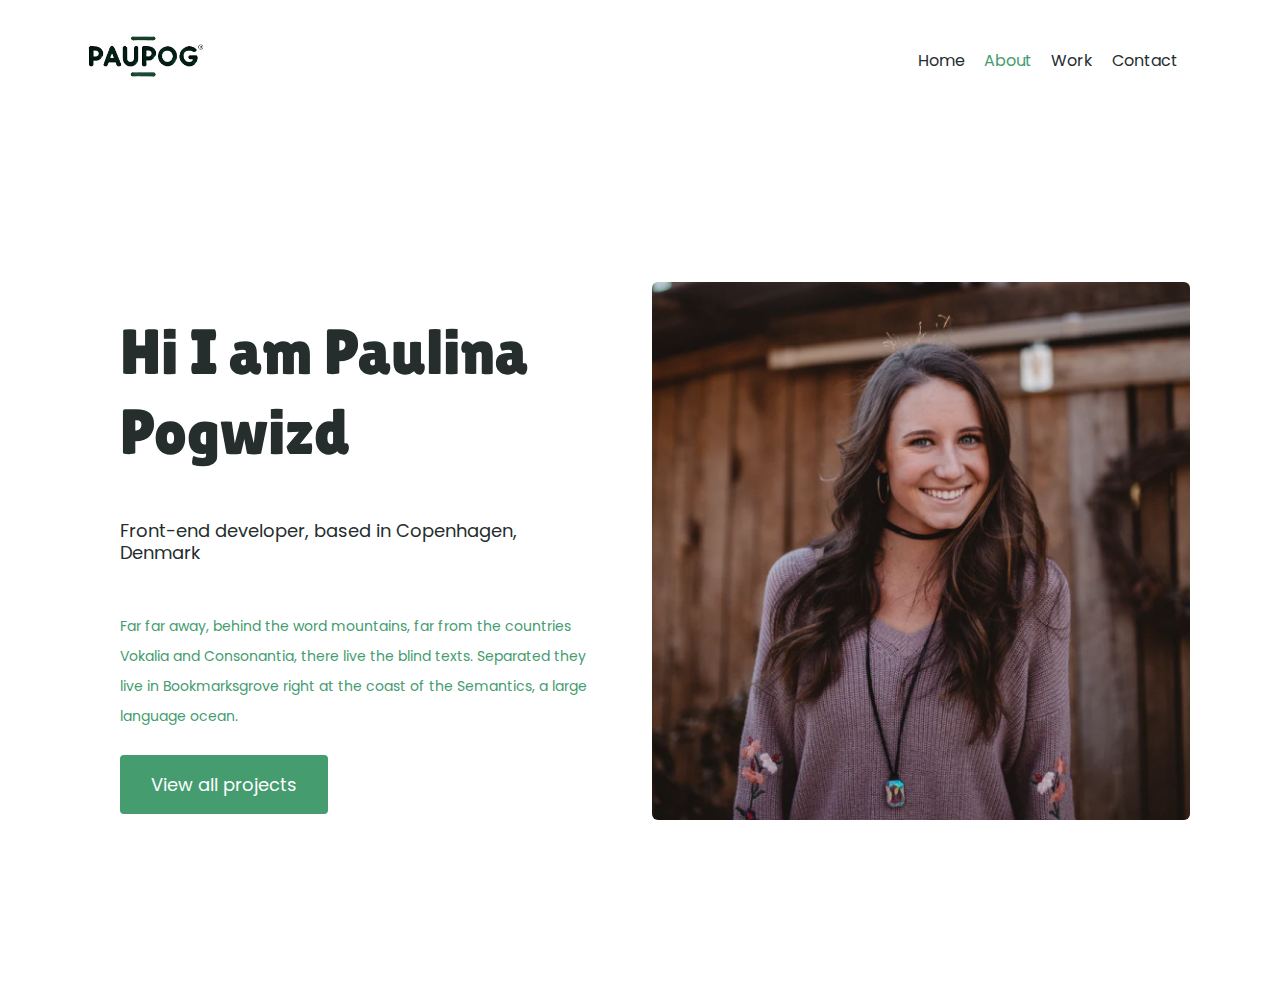
==== about.html @ 2a023290 "personalized homepage" ====
<!DOCTYPE html>
<html lang="en">
<head>
    <meta charset="UTF-8">
    <meta name="viewport" content="width=device-width, initial-scale=1.0">
    <link href="https://cdn.jsdelivr.net/npm/bootstrap@5.3.3/dist/css/bootstrap.min.css" rel="stylesheet" integrity="sha384-QWTKZyjpPEjISv5WaRU9OFeRpok6YctnYmDr5pNlyT2bRjXh0JMhjY6hW+ALEwIH" crossorigin="anonymous">
    <link href="https://cdnjs.cloudflare.com/ajax/libs/font-awesome/6.5.2/css/all.min.css" rel="stylesheet">
  
    <script src="https://cdn.jsdelivr.net/npm/bootstrap@5.3.3/dist/js/bootstrap.bundle.min.js" integrity="sha384-YvpcrYf0tY3lHB60NNkmXc5s9fDVZLESaAA55NDzOxhy9GkcIdslK1eN7N6jIeHz" crossorigin="anonymous"></script>
    <link rel="preconnect" href="https://fonts.googleapis.com">
<link rel="preconnect" href="https://fonts.gstatic.com" crossorigin>
<link href="https://fonts.googleapis.com/css2?family=Lilita+One&display=swap" rel="stylesheet">

<link href="https://fonts.googleapis.com/css2?family=Playfair+Display:ital,wght@0,700;1,700&family=Poppins:wght@400;700&display=swap" rel="stylesheet">
    <link rel="stylesheet" href="portfolio.css"> 
    <title>Project with Paulina's portfolio</title>
</head>
<body>
    <div class="container">
        <nav class="d-flex justify-content-between">
            <a href="/">
<img src="images/logo1.png" class="logo d-none d-sm-block" alt=""></a>
        <ul >
            <li >
                <a href="/">Home</a>
            </li>
            <li class="active">
                <a href="/about.html">About</a>
            </li>
            <li>
                <a href="/work.html">Work</a>
            </li>
            <li>
                <a href="/contact.html">Contact</a>
            </li>
        </ul>
    </nav>
    </div>
    <div class="content-container container">
    <div class="row">
        <div class="col-md-6">
            <div class="content">
    <h1 class="mb-5">Hi I am Paulina Pogwizd</h1>
    <h2 class="mb-5">Front-end developer, based in Copenhagen, Denmark</h2>
    <p class="mb-4"> Far far away, behind the word mountains, far from the countries Vokalia and Consonantia, there live the blind texts.
        Separated they live in Bookmarksgrove right at the coast of the Semantics, a large language ocean.
   </p>
    <a href="" class="btn btn-branding"> View all projects</a>
</div>
</div>
<div class="col-lg-6">
    <img src="images/image 38.png" alt="patricia" class="img-fluid rounded"/>
</div>
</div>
    </div>
</body>
</html>
---- portfolio.css ----
:root {
    --branding-color: #449C6F;
    --secondary-color: #252e2d;
    --heading-font-family: "Lilita One", sans-serif;
    --default-font-family:  "Poppins", sans-serif;
}

body{
    font-family: var(--default-font-family) ;
}
.logo {
    max-width: 130px;

}

nav {
    padding: 20px 0;
}
nav ul {
    padding: 20px;
    margin: 0;
}
nav li{
    display: inline;
    list-style: none;
    line-height: 42px;
    margin-left: 15px;

}

nav a {
    text-decoration: none;
    color: #252e2d;
    transition: all 100ms ease-in-out;
}

nav a:hover{
    color: var(--branding-color);
}

nav li.active a {
    color: var(--branding-color);
}
h1, h2, h3, h4 {
    color: var(--secondary-color);
    font-family: 'lilita one', sans-serif;
    font-weight: normal;
}
h1 {
    font-size: 140px;
    line-height: 1.3;
}
h2{
    font-size: 64px;
}

p{
    font-family: var(--default-font-family);
    font-weight: normal;
    font-size: 16px;
    line-height: 30px;
    color: var(--branding-color);
}
.hero {
    text-align: center;
    background: #E7E7E3;
    padding: 160px 15px;
}

.hero h2 {
    font-family: var(--heading-font-family);
    font-weight: normal;
    font-size: 34px;
    line-height: 1.3;
    color: #252e2d;
}


.content-container {
    padding: 160px 20px;
    
}

.content h1{
    font-size: 64px;
    line-height: 80px;
}
.content-container h2{
    font-size: 18px;
    font-family: var(--default-font-family);
}
.content {
    margin: 30px;
}
.content h3 {
    font-size: 24px;
    line-height: 1.5;
    margin: 20px 0 0;
    font-family: var(--default-font-family);
}
.content p{
    font-size: 14px;
}
.btn-branding {
    background: var(--branding-color);
    border-radius: 4px;
    color: white;
    font-size: 18px;
    line-height: 27px;
    padding: 15px 30px;

}
.btn-branding-outline {
    border-radius: 4px;
    color: var(--branding-color);
    font-size: 18px;
    line-height: 27px;
    padding: 15px 30px;
    border: 1px solid var(--branding-color);
}
.project-description{
    padding: 120px 60px;
}

footer .email-link {
    text-align: center;
    font-size: 24px;
    text-decoration: none;
    color: black;
}
footer .email-link:hover{
    color: var(--branding-color);
}

@media (max-width: 960px){
    h1 {
        font-size: 44px;
        line-height: 2;
    }
    h2 {
        font-size: 44px;
    }
    .hero {
        padding: 80px 20px;
    }
    .project-description{
        padding: 0;
        text-align: center;
    }
    .content {
        text-align: center;
        padding: 0;
    }
}
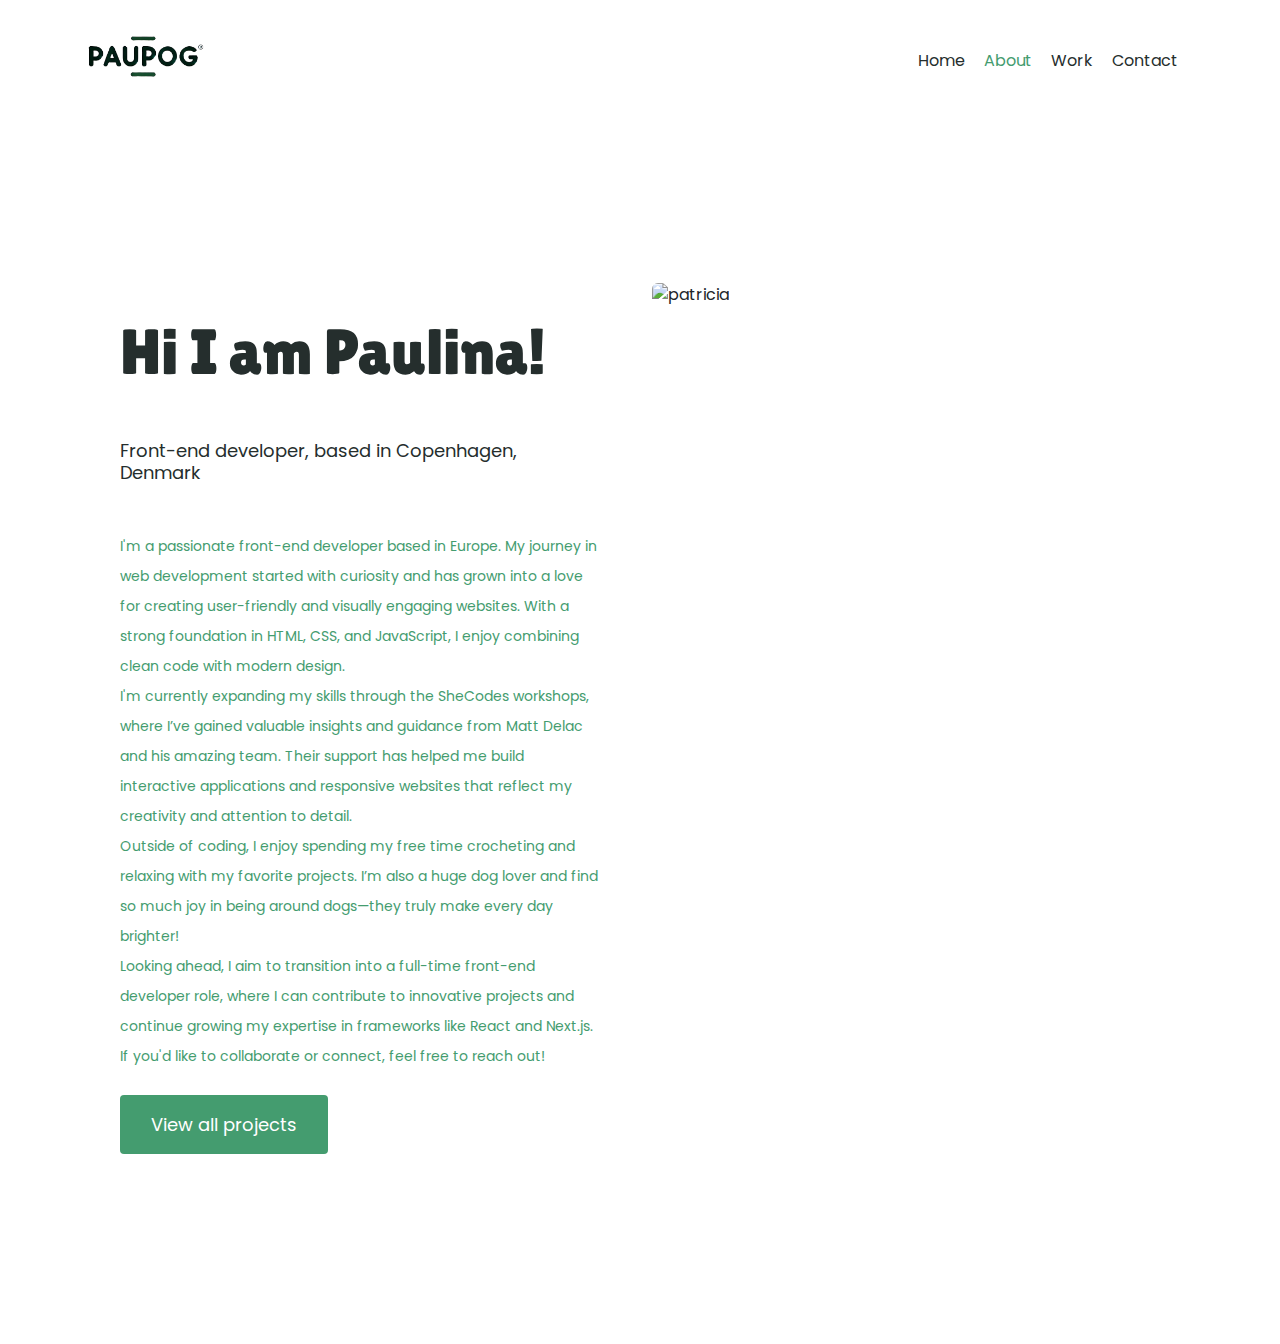
==== commit cb8e4dc2: "heading and footer" ====
--- a/about.html
+++ b/about.html
@@ -40,16 +40,21 @@
     <div class="row">
         <div class="col-md-6">
             <div class="content">
-    <h1 class="mb-5">Hi I am Paulina Pogwizd</h1>
+    <h1 class="mb-5">Hi I am Paulina! </h1>
     <h2 class="mb-5">Front-end developer, based in Copenhagen, Denmark</h2>
-    <p class="mb-4"> Far far away, behind the word mountains, far from the countries Vokalia and Consonantia, there live the blind texts.
-        Separated they live in Bookmarksgrove right at the coast of the Semantics, a large language ocean.
-   </p>
-    <a href="" class="btn btn-branding"> View all projects</a>
+    <p class="mb-4">I'm a passionate front-end developer based in Europe. My journey in web development started with curiosity and has grown into a love for creating user-friendly and visually engaging websites. With a strong foundation in HTML, CSS, and JavaScript, I enjoy combining clean code with modern design.
+    </br>
+        I'm currently expanding my skills through the SheCodes workshops, where I’ve gained valuable insights and guidance from Matt Delac and his amazing team. Their support has helped me build interactive applications and responsive websites that reflect my creativity and attention to detail.
+</br>
+Outside of coding, I enjoy spending my free time crocheting and relaxing with my favorite projects. I’m also a huge dog lover and find so much joy in being around dogs—they truly make every day brighter!
+</br>
+        Looking ahead, I aim to transition into a full-time front-end developer role, where I can contribute to innovative projects and continue growing my expertise in frameworks like React and Next.js. If you'd like to collaborate or connect, feel free to reach out!
+    </p>
+        <a href="" class="btn btn-branding"> View all projects</a>
 </div>
 </div>
 <div class="col-lg-6">
-    <img src="images/image 38.png" alt="patricia" class="img-fluid rounded"/>
+    <img src="images/Me.jpeg" alt="patricia" class="img-fluid rounded"/>
 </div>
 </div>
     </div>
--- a/portfolio.css
+++ b/portfolio.css
@@ -118,8 +118,18 @@
     padding: 15px 30px;
     border: 1px solid var(--branding-color);
 }
+
 .project-description{
     padding: 120px 60px;
+}
+
+footer{
+    margin: 60px 0;
+}
+
+footer .social-links{
+    margin: 0 20px;
+    color: var(--branding-color);
 }
 
 footer .email-link {
@@ -128,6 +138,7 @@
     text-decoration: none;
     color: black;
 }
+
 footer .email-link:hover{
     color: var(--branding-color);
 }
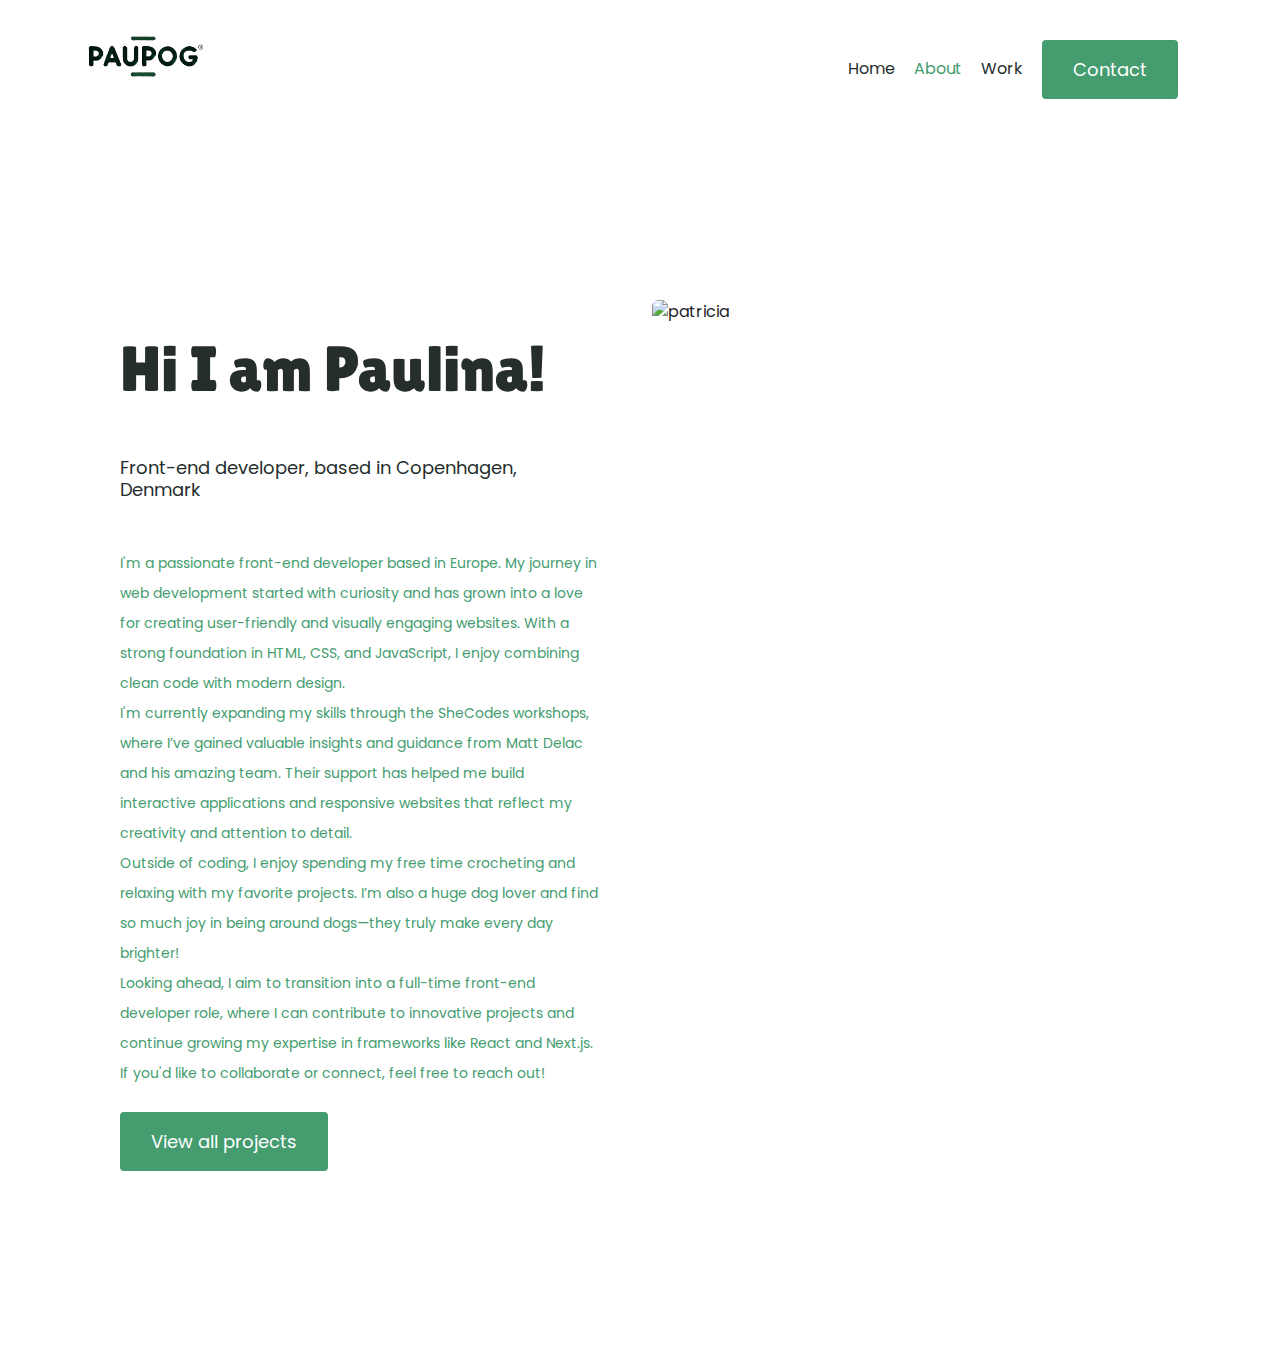
==== commit 925a3b84: "Addidng real description" ====
--- a/about.html
+++ b/about.html
@@ -31,7 +31,7 @@
                 <a href="/work.html">Work</a>
             </li>
             <li>
-                <a href="/contact.html">Contact</a>
+                <a href="/contact.html" class="btn btn-branding">Contact</a>
             </li>
         </ul>
     </nav>
@@ -50,7 +50,7 @@
 </br>
         Looking ahead, I aim to transition into a full-time front-end developer role, where I can contribute to innovative projects and continue growing my expertise in frameworks like React and Next.js. If you'd like to collaborate or connect, feel free to reach out!
     </p>
-        <a href="" class="btn btn-branding"> View all projects</a>
+        <a href="/work.html" class="btn btn-branding"> View all projects</a>
 </div>
 </div>
 <div class="col-lg-6">
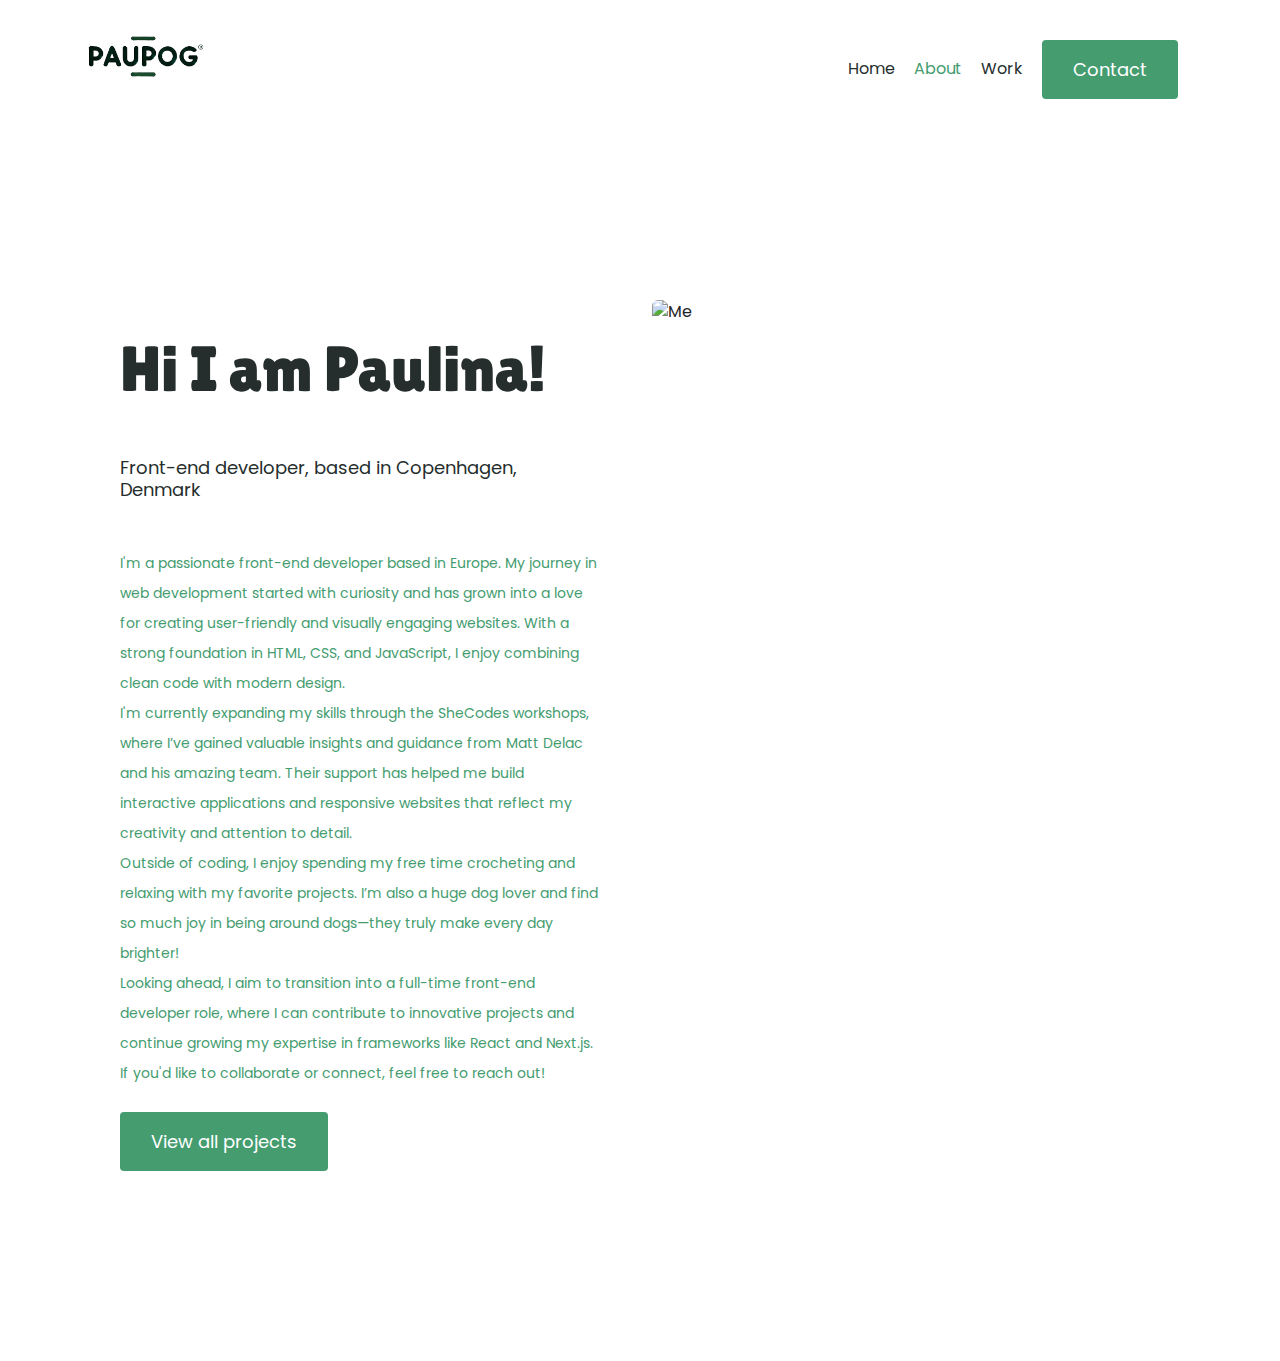
==== commit 0854d586: "Create Me.png" ====
--- a/about.html
+++ b/about.html
@@ -54,7 +54,7 @@
 </div>
 </div>
 <div class="col-lg-6">
-    <img src="images/Me.jpeg" alt="patricia" class="img-fluid rounded"/>
+    <img src="images/me.png" alt="Me" class="img-fluid rounded"/>
 </div>
 </div>
     </div>
--- a/portfolio.css
+++ b/portfolio.css
@@ -84,6 +84,7 @@
 .content h1{
     font-size: 64px;
     line-height: 80px;
+
 }
 .content-container h2{
     font-size: 18px;
@@ -101,6 +102,19 @@
 .content p{
     font-size: 14px;
 }
+
+.contact-container{
+    text-align: center;
+    
+}
+
+.contact-container h1 {
+    font-size: 64px;
+}
+
+.contact-container h2 {
+    font-size: 20px;
+}
 .btn-branding {
     background: var(--branding-color);
     border-radius: 4px;
@@ -109,6 +123,11 @@
     line-height: 27px;
     padding: 15px 30px;
 
+}
+.btn-branding:hover {
+    background: transparent;
+    border: 2px solid var(--branding-color); 
+    color: var(--branding-color); 
 }
 .btn-branding-outline {
     border-radius: 4px;
@@ -125,11 +144,18 @@
 
 footer{
     margin: 60px 0;
+   
 }
 
-footer .social-links{
+.main-contact .social-links a,
+footer .social-links a{
     margin: 0 20px;
     color: var(--branding-color);
+    background-color: #E7E7E3 ;
+    padding: 10px 18px;
+    font-size: 30px;
+    border-radius: 50%;
+   
 }
 
 footer .email-link {
@@ -162,4 +188,11 @@
         text-align: center;
         padding: 0;
     }
+
 }
+@media (max-width: 576px) {
+    .btn-branding {
+        font-size: 14px; /* Mniejszy tekst */
+        padding: 10px 20px; /* Mniejsze wymiary przycisku */
+    }
+}
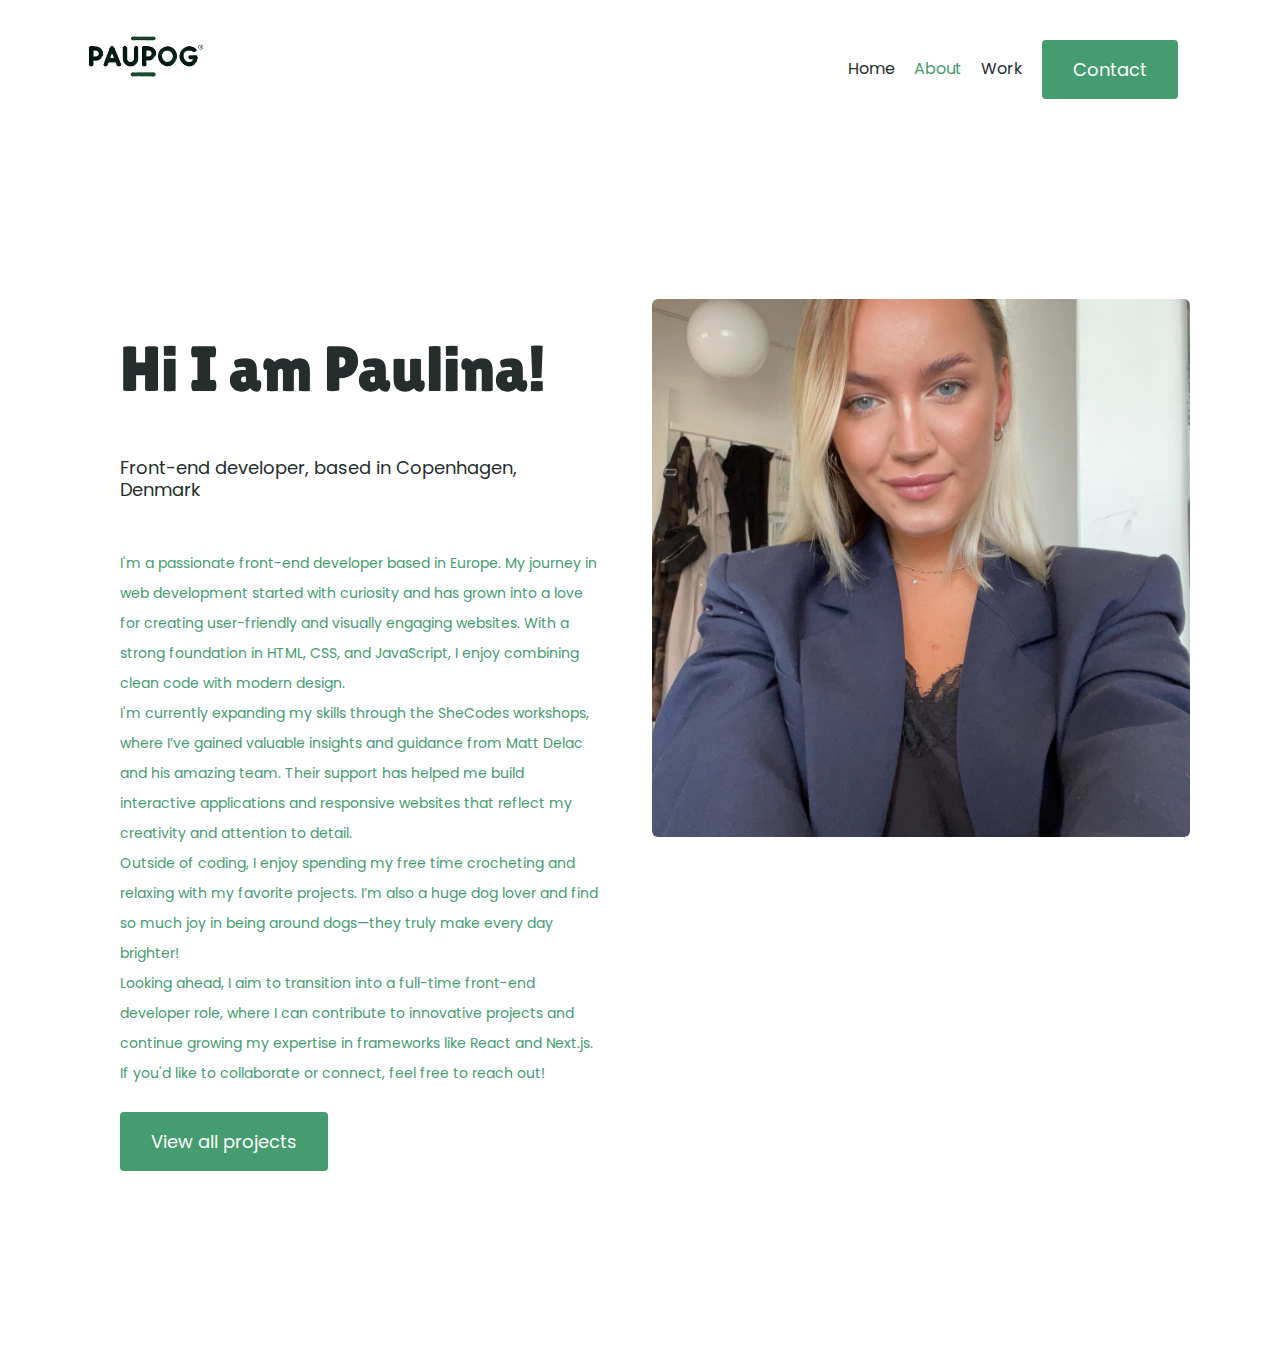
==== commit af7ff7a6: "Update about.html" ====
--- a/about.html
+++ b/about.html
@@ -54,7 +54,7 @@
 </div>
 </div>
 <div class="col-lg-6">
-    <img src="images/me.png" alt="Me" class="img-fluid rounded"/>
+    <img src="images/me.jpg" alt="Me" class="img-fluid rounded"/>
 </div>
 </div>
     </div>
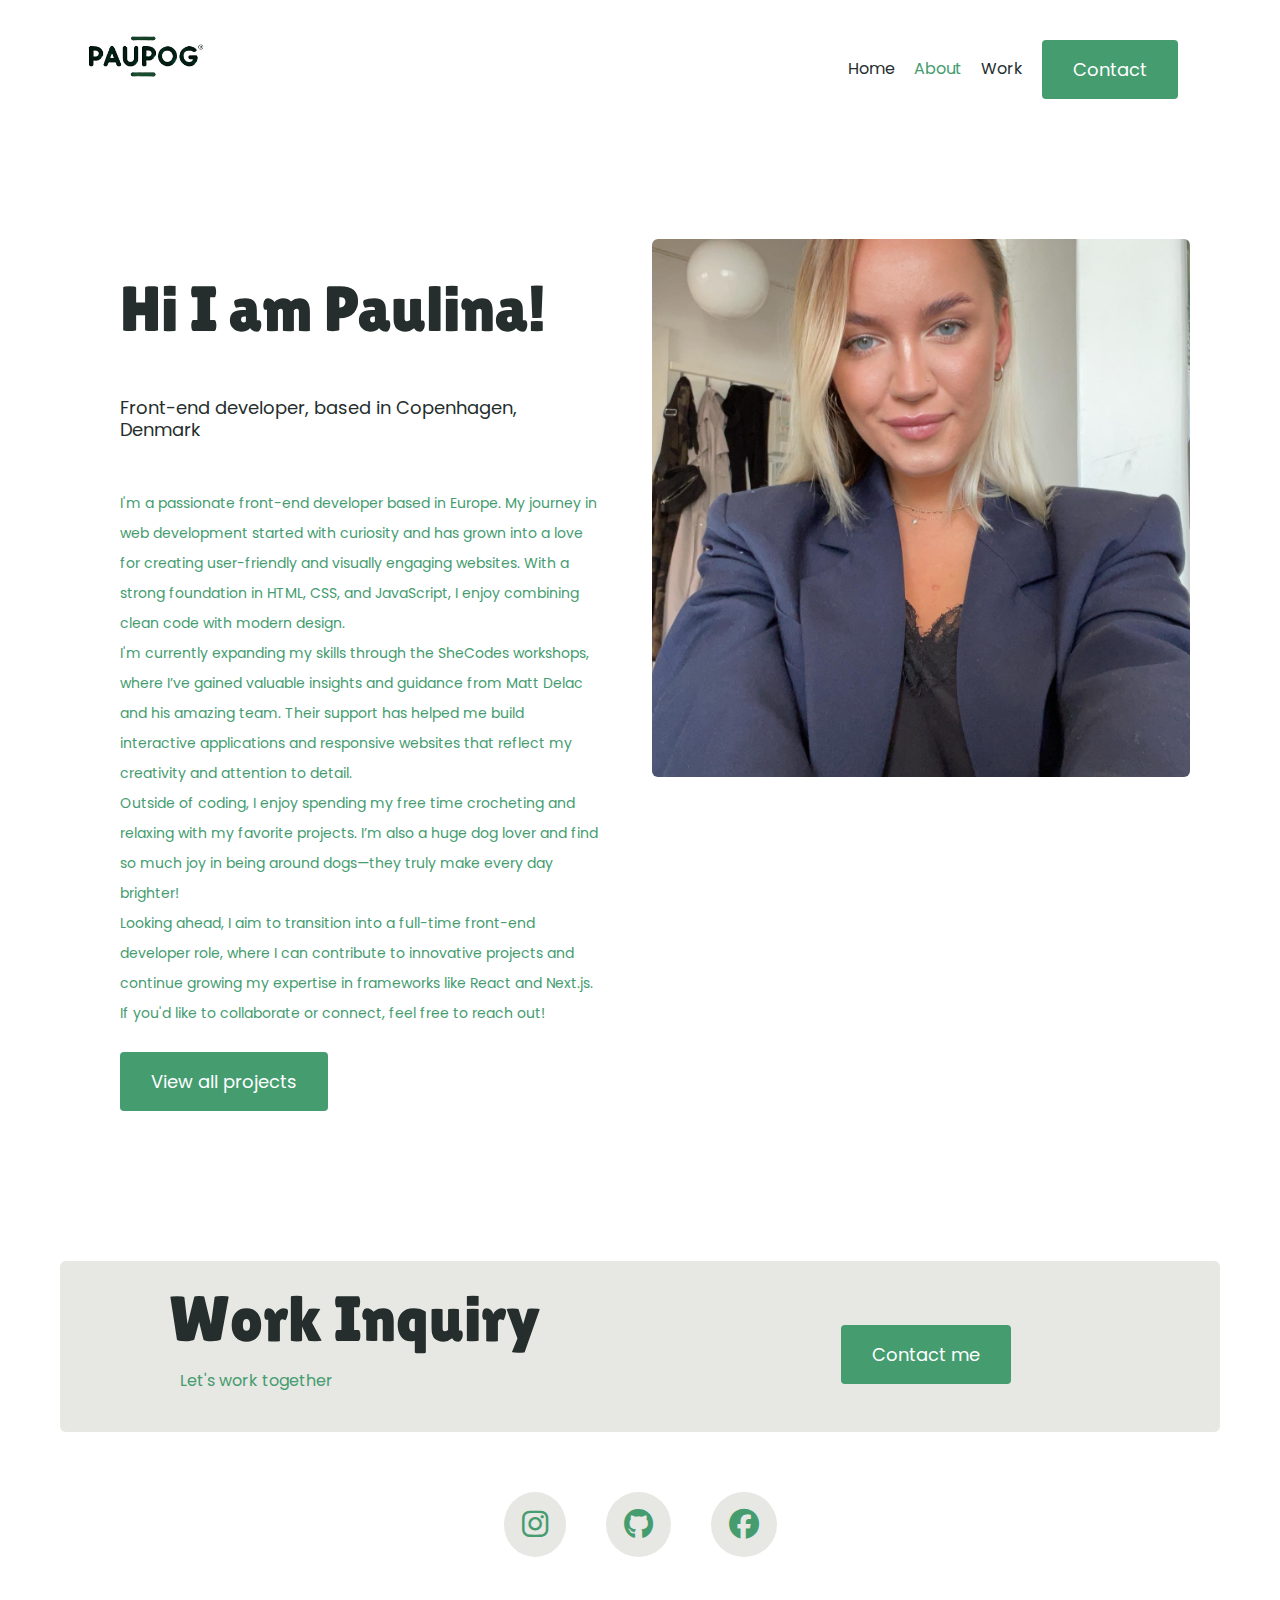
==== commit a130448a: "Updated SEO" ====
--- a/about.html
+++ b/about.html
@@ -19,19 +19,19 @@
     <div class="container">
         <nav class="d-flex justify-content-between">
             <a href="/">
-<img src="images/logo1.png" class="logo d-none d-sm-block" alt=""></a>
+<img src="images/logo1.png" class="logo d-none d-sm-block" alt=""  title="homepage"></a>
         <ul >
             <li >
-                <a href="/">Home</a>
+                <a href="/"  title="homepage">Home</a>
             </li>
             <li class="active">
-                <a href="/about.html">About</a>
+                <a href="/about.html" title="About Paulina">About</a>
             </li>
             <li>
-                <a href="/work.html">Work</a>
+                <a href="/work.html"title="Paulina's portfolio">Work</a>
             </li>
             <li>
-                <a href="/contact.html" class="btn btn-branding">Contact</a>
+                <a href="/contact.html" class="btn btn-branding"title="contact page">Contact</a>
             </li>
         </ul>
     </nav>
@@ -58,5 +58,36 @@
 </div>
 </div>
     </div>
+    <div class="work-inquiry rounded">
+        <div class="row d-flex justify-content-center align-items-center">
+            <div class="col-6">
+                <h2>Work Inquiry</h2>
+                <p>Let's work together</p>
+            </div>
+            <div class="col-6">
+                <a href="contact.html" class="btn btn-branding mt-3">Contact me</a>
+            </div>
+        </div>
+       
+    </div>
+     <footer>
+            <div class="social-links d-flex justify-content-center">
+                <a href="https://instagram.com" 
+                target="_blank"> 
+                <i class="fa-brands fa-instagram" title="instagram"></i>
+            </a>
+              <a href="https://github.com/Paupog" 
+              target="_blank">
+              <i class="fa-brands fa-github"title="Github"></i>
+            </a>
+            <a href="https://facebook.com" 
+            target="_blank">
+            <i class="fa-brands fa-facebook" title="facebook"></i>
+        </a>
+           
+            
+            
+            </div>
+        </footer>
 </body>
 </html>--- a/portfolio.css
+++ b/portfolio.css
@@ -77,7 +77,7 @@
 
 
 .content-container {
-    padding: 160px 20px;
+    padding: 100px 20px;
     
 }
 
@@ -101,6 +101,19 @@
 }
 .content p{
     font-size: 14px;
+}
+.weather-image{
+    height: 480px; 
+    object-fit: cover;
+}
+
+
+.clock-image:hover,
+.weather-image:hover,
+.ai-image:hover {
+    opacity: 0.5;
+    transform: scale(1.05); 
+    transition: opacity 0.3s ease;
 }
 
 .contact-container{
@@ -142,6 +155,17 @@
     padding: 120px 60px;
 }
 
+.work-inquiry{
+    padding: 20px;
+    margin: 20px 60px;
+    background-color: #E7E7E3 ;
+    text-align: center;
+}
+.work-inquiry p{
+    text-align: start;
+    margin-left: 50px;
+    padding-left: 50px;
+}
 footer{
     margin: 60px 0;
    
